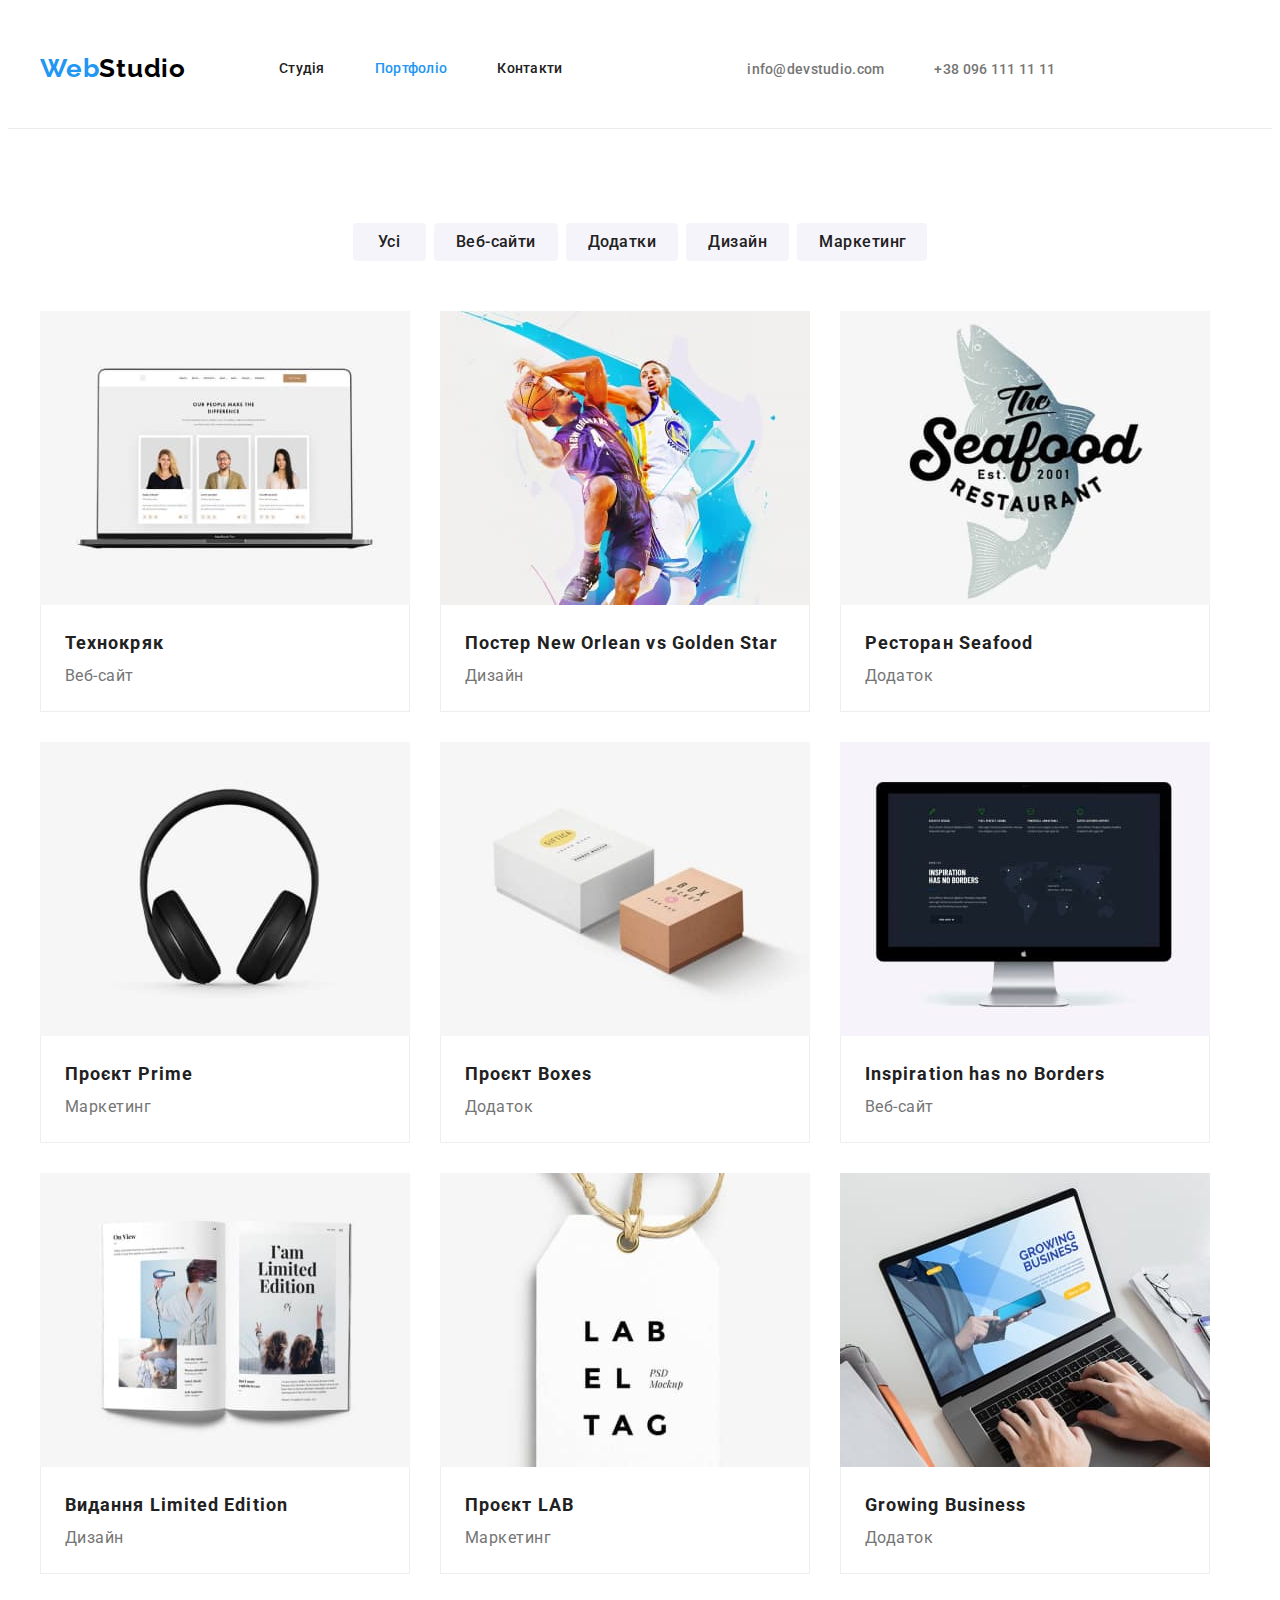
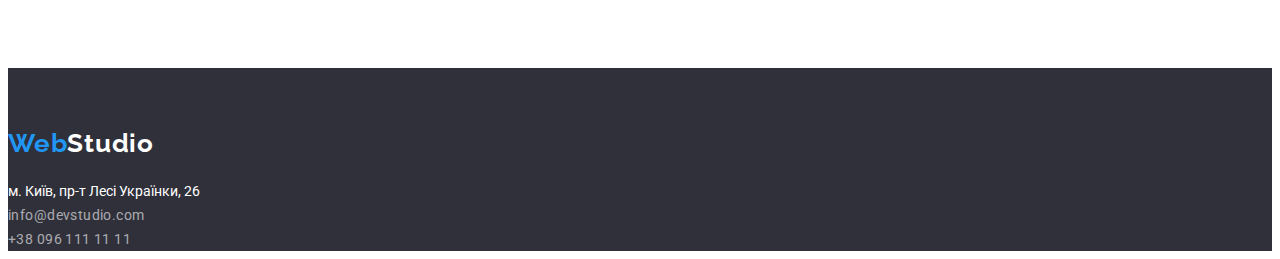
==== portfolio.html @ 77de5295 "ДЗ№3" ====
<!DOCTYPE html>
<html lang="uk">
  <head>
    <meta charset="UTF-8" />
    <meta http-equiv="X-UA-Compatible" content="IE=edge" />
    <meta name="viewport" content="width=device-width, initial-scale=1.0" />

    <title>Portfolio</title>

    <link rel="preconnect" href="https://fonts.googleapis.com" />
    <link rel="preconnect" href="https://fonts.gstatic.com" crossorigin />
    <link
      href="https://fonts.googleapis.com/css2?family=Raleway:wght@700&family=Roboto:wght@400;500;700;900&display=swap"
      rel="stylesheet"
    />

    <link rel="stylesheet" href="https://cdnjs.cloudflare.com/ajax/libs/modern-normalize/1.1.0/modern-normalize.min.css"
      integrity="sha512-wpPYUAdjBVSE4KJnH1VR1HeZfpl1ub8YT/NKx4PuQ5NmX2tKuGu6U/JRp5y+Y8XG2tV+wKQpNHVUX03MfMFn9Q=="
      crossorigin="anonymous" referrerpolicy="no-referrer" />

      
    <link rel="stylesheet" href="./css/styles.css" />
  </head>
  <body>
        <header>
      <div class="header-container container">
        <nav class="header-nav">
          <a href="/" class="logo link"> 
          <span class="first-part">Web</span><span class="second-part">Studio</span>
          </a>
          <ul class="nav-list list">
            <li class="nav-list-item"><a href="./index.html" class="header-nav-link link">Студія</a></li>
            <li class="nav-list-item"><a href="./portfolio.html" class="header-nav-link link current">Портфоліо</a></li>
            <li class="nav-list-item"><a href="#" class="header-nav-link link">Контакти</a></li>
          </ul>
        </nav>
  
        <ul class="header-group list">
          <li><a href="mailto:info@devstudio.com" class="header-email link">info@devstudio.com</a></li>
          <li><a href="tel:+380961111111" class="header-tel link">+38 096 111 11 11</a></li>
        </ul>
      </div>
    </header>

    <main>
        <section class="section">
         <div class="container">
            <h1 class="visually-hidden">Filters</h1>
            <ul class="filters list">
              <li><button type="button" class="btn">Усі</button></li>
              <li><button type="button" class="btn">Веб-сайти</button></li>
              <li><button type="button" class="btn">Додатки</button></li>
              <li><button type="button" class="btn">Дизайн</button></li>
              <li><button type="button" class="btn">Маркетинг</button></li>
            </ul>
         </div>
          
  
          
          <div class="container">
            <ul class="portfolio-list list">
              <li>
                <a href="#">
                  <img src="./images/project1.jpg" alt="website" width="370" />
                  <div class="portfolio-describe">
                    <h2 class="portfolio-title link">Технокряк</h2>
                    <p class="portfolio-item link">Веб-сайт</p>
                  </div>
                </a>
              </li>
              <li>
                <a href="#">
                  <img src="./images/project2.jpg" alt="design" width="370" />
                  <div class="portfolio-describe">
                    <h2 class="portfolio-title link">Постер New Orlean vs Golden Star</h2>
                    <p class="portfolio-item link">Дизайн</p>
                  </div>
                </a>
              </li>
              <li>
                <a href="#">
                  <img src="./images/project3.jpg" alt="app" width="370" />
                  <div class="portfolio-describe">
                    <h2 class="portfolio-title">Ресторан Seafood</h2>
                    <p class="portfolio-item">Додаток</p>
                  </div>
                </a>
              </li>
              <li>
                <a href="#">
                  <img src="./images/project4.jpg" alt="marketing" width="370" />
                  <div class="portfolio-describe">
                    <h2 class="portfolio-title">Проєкт Prime</h2>
                    <p class="portfolio-item">Маркетинг</p>
                  </div>
                </a>
              </li>
              <li>
                <a href="#">
                  <img src="./images/project5.jpg" alt="app" width="370" />
                  <div class="portfolio-describe">
                    <h2 class="portfolio-title">Проєкт Boxes</h2>
                    <p class="portfolio-item">Додаток</p>
                  </div>
                </a>
              </li>
              <li>
                <a href="#">
                  <img src="./images/project6.jpg" alt="website" width="370" />
                  <div class="portfolio-describe">
                    <h2 class="portfolio-title">Inspiration has no Borders</h2>
                    <p class="portfolio-item">Веб-сайт</p>
                  </div>
                </a>
              </li>
              <li>
                <a href="#">
                  <img src="./images/project7.jpg" alt="design" width="370" />
                  <div class="portfolio-describe">
                    <h2 class="portfolio-title">Видання Limited Edition</h2>
                    <p class="portfolio-item">Дизайн</p>
                  </div>
                </a>
              </li>
              <li>
                <a href="#">
                  <img src="./images/project8.jpg" alt="marketing" width="370" />
                  <div class="portfolio-describe">
                    <h2 class="portfolio-title">Проєкт LAB</h2>
                    <p class="portfolio-item">Маркетинг</p>
                  </div>
                </a>
              </li>
              <li>
                <a href="#">
                  <img src="./images/project9.jpg" alt="app" width="370" />
                  <div class="portfolio-describe">
                    <h2 class="portfolio-title">Growing Business</h2>
                    <p class="portfolio-item">Додаток</p>
                  </div>
                </a>
              </li>
            </ul>
          </div>
        </section>
    </main>

    <footer class="footer">
      <a href="/" class="futer-logo link">
        <span class="futer-first-part">Web</span
        ><span class="futer-second-part">Studio</span>
      </a>

      <address>
        <ul class="list">
          <li>
            <a
              href="https://goo.gl/maps/8StzC4tndzceAY5B7"
              target="_blank"
              class="address link"
              >м. Київ, пр-т Лесі Українки, 26
            </a>
          </li>
          <li>
            <a href="mailto:info@devstudio.com" class="contacts link"
              >info@devstudio.com</a
            >
          </li>
          <li>
            <a href="tel:+380961111111" class="contacts link"
              >+38 096 111 11 11</a
            >
          </li>
        </ul>
      </address>
    </footer>
  </body>
</html>
---- css/styles.css ----
/*General styles*/
:root {
  --accent-color: #2196f3;
  --main-color: #757575;
  --second-color: #fff;
  --titles-color: #212121;
  --dark-bcg: #2f303a;
  --grey-bcg: #f5f4fa;
  --second-accent-color: #188ce8;
}

body {
  font-family: "Roboto", sans-serif;
  color: var(--main-color);
  background-color: var(--second-color);
}

h1,
h2,
h3,
h4,
h5,
h6,
p {
  margin: 0;
}

a {
  text-decoration: none;
}

img {
  display: block;
}

.link {
  text-decoration: none;
  color: currentColor;
}

.container {
  margin: 0 auto;
  width: 1200px;
  padding-left: 15px;
  padding-right: 15px;
  /* text-align: center; */
}

.section {
  padding-top: 94px;
  padding-bottom: 94px;
  /* outline: auto; */
}

.list {
  list-style: none;
  margin: 0;
  padding: 0;
}

header {
  background-color: var(--second-color);
  border-bottom: 1px solid #ECECEC;

  
}

.header-container {
  display: flex;
  align-items: center;
  
}

.header-nav {
  display: flex;
  align-items: center;
}

.nav-list {
  display: flex;
  align-items: center;
}

.header-group {
  display: flex;
  align-items: center;
  margin: auto;
}

.header-email {
  margin-right: 50px;
}
.nav-list-item:not(:last-child) {
  margin-right: 50px;
}

.logo {
  font-family: "Raleway";
  font-style: normal;
  font-weight: 700;
  font-size: 26px;
  line-height: calc(31 / 26);
  letter-spacing: 0.03em;
  margin-right: 93px;
}

.first-part {
  color: var(--accent-color);
}
.second-part {
  color: #000000;
}

.link.current {
  color: var(--accent-color);
}

.header-nav-link {
  font-weight: 500;
  font-size: 14px;
  line-height: calc(16 / 14);
  letter-spacing: 0.02em;
  color: var(--titles-color);
  display: block;
  padding: 52px 0px;
}

.header-nav-link:hover,
.header-nav-link:focus {
  color: var(--accent-color);
}

.header-tel,
.header-email {
  font-weight: 500;
  font-size: 14px;
  line-height: calc(16 / 14);
  letter-spacing: 0.02em;
  color: var(--main-color);
}

.header-tel:hover,
.header-tel:focus {
  color: var(--accent-color);
}

.header-email:hover,
.header-email:focus {
  color: var(--accent-color);
}

.hero {
  background-color: var(--dark-bcg);
  padding: 200px 200px;
}

.hero-title {
  font-weight: 900;
  font-size: 44px;
  line-height: calc(60 / 44);
  text-align: center;
  letter-spacing: 0.06em;
  text-transform: uppercase;
  color: var(--second-color);
  max-width: 696px;
  margin: 0 auto;
}

.hero-btn {
  display: block;
  font-family: inherit;
  font-weight: 700;
  font-size: 16px;
  line-height: calc(30 / 16);
  letter-spacing: 0.06em;
  color: var(--second-color);
  background-color: var(--accent-color);
  border: none;
  border-radius: 4px;
  width: 216px;
  height: 50px;
  cursor: pointer;
  margin-left: auto;
  margin-right: auto;
  margin-top: 30px;
}

.btn {
  font-family: inherit;
  font-weight: 500;
  font-size: 16px;
  line-height: calc(26 / 16);
  text-align: center;
  letter-spacing: 0.03em;
  color: var(--titles-color);
  background-color: var(--grey-bcg);
  cursor: pointer;
  padding: 6px 22px;
  min-width: 73px;
  max-width: 130px;
  height: 38px;
  border-radius: 4px;
  border: none;
}

.hero-btn:active,
.btn:active,
.btn:hover,
.btn:focus {
  background-color: var(--accent-color);
  color: var(--second-color);
}

.hero-btn:hover,
.hero-btn:focus {
  background-color: var(--second-accent-color);
}

.advantage-list {
display: flex;
justify-content: space-between;  
text-align: left;
max-height: 98px;
}

.advantage-list-item:not(:last-child) {
  margin-right: 30px;
  
}
.advantage-title {
  font-weight: 700;
  font-size: 14px;
  line-height: calc(16 / 14);
  letter-spacing: 0.03em;
  text-transform: uppercase;
  color: var(--titles-color);
}

.advantage-item {
  font-weight: 400;
  font-size: 14px;
  line-height: calc(24 / 14);
  letter-spacing: 0.03em;
  color: var(--main-color);
  
}

.about-list {
  display: flex;
  justify-content: space-between;
  gap: 30px;
}

.section-title {
  font-weight: 700;
  font-size: 36px;
  line-height: calc(42 / 36);
  text-align: center;
  letter-spacing: 0.03em;
  color: var(--titles-color);
  align-items: flex-start;
  margin-bottom: 50px;
  margin-left: auto;
  margin-right: auto;
}
.team-list {
  display: flex;
  gap: 30px;
}

.team {background-color: var(--grey-bcg);}

.team-player {
  flex-basis: calc( (100% - 30px * 3) / 4);
}


.team-text {
  padding-top: 30px;
  padding-bottom: 30px;
  background-color: var(--second-color);
  border-radius: 0px 0px 4px 4px;
  max-width: 270px;
}
.person {
  font-weight: 500;
  font-size: 16px;
  line-height: calc(19 / 16);
  text-align: center;
  letter-spacing: 0.03em;
  color: var(--titles-color);
}

.position {
  font-size: 16px;
  line-height: calc(19 / 16);
  text-align: center;
  letter-spacing: 0.03em;
  color: var(--main-color);
}

.portfolio-title {
  font-weight: 700;
  font-size: 18px;
  line-height: calc(36 / 18);
  letter-spacing: 0.06em;
  color: var(--titles-color);

}

.portfolio-item {
  font-size: 16px;
  line-height: calc(30 / 16);
  letter-spacing: 0.03em;
  color: var(--main-color);
}

.footer {
  background-color: var(--dark-bcg);
}

.address {
  font-family: "Roboto";
  font-style: normal;
  font-weight: 400;
  font-size: 14px;
  line-height: calc(24 / 14);
  color: var(--second-color);
  
}

.contacts {
  font-style: normal;
  font-size: 14px;
  line-height: calc(24 / 14);
  letter-spacing: 0.03em;
  color: rgba(255, 255, 255, 0.6);
  display: block;
}

.address:hover,
.address:focus,
.contacts:hover,
.contacts:focus {
  color: var(--accent-color);
}

.futer-logo {
  display: block;
  font-family: "Raleway";
  font-style: normal;
  font-weight: 700;
  font-size: 26px;
  line-height: calc(31 / 26);
  letter-spacing: 0.03em;
  padding-top: 60px;
  margin-bottom: 20px;
}

.futer-item:not(:last-child) {
  margin-bottom: 9px;
}

.futer-item:last-child{
  padding-bottom: 60px;
}
.futer-first-part {
  color: var(--accent-color);
}

.futer-second-part {
  color: var(--second-color);
}

.visually-hidden {
  position: absolute;
  width: 1px;
  height: 1px;
  margin: -1px;
  border: 0;
  padding: 0;
  white-space: nowrap;
  clip-path: inset(100%);
  clip: rect(0 0 0 0);
  overflow: hidden;
}

.filters {
  display: flex;
  max-width: 575px;
  justify-content: space-between;
  margin-right: auto;
  margin-left: auto;
  margin-bottom: 50px;
}

.portfolio-list {
  display: flex;
  flex-wrap: wrap;
  gap: 30px;
}

.portfolio-describe {
 padding: 20px 24px;
border: 1px solid #EEEEEE;
border-top: none;
}
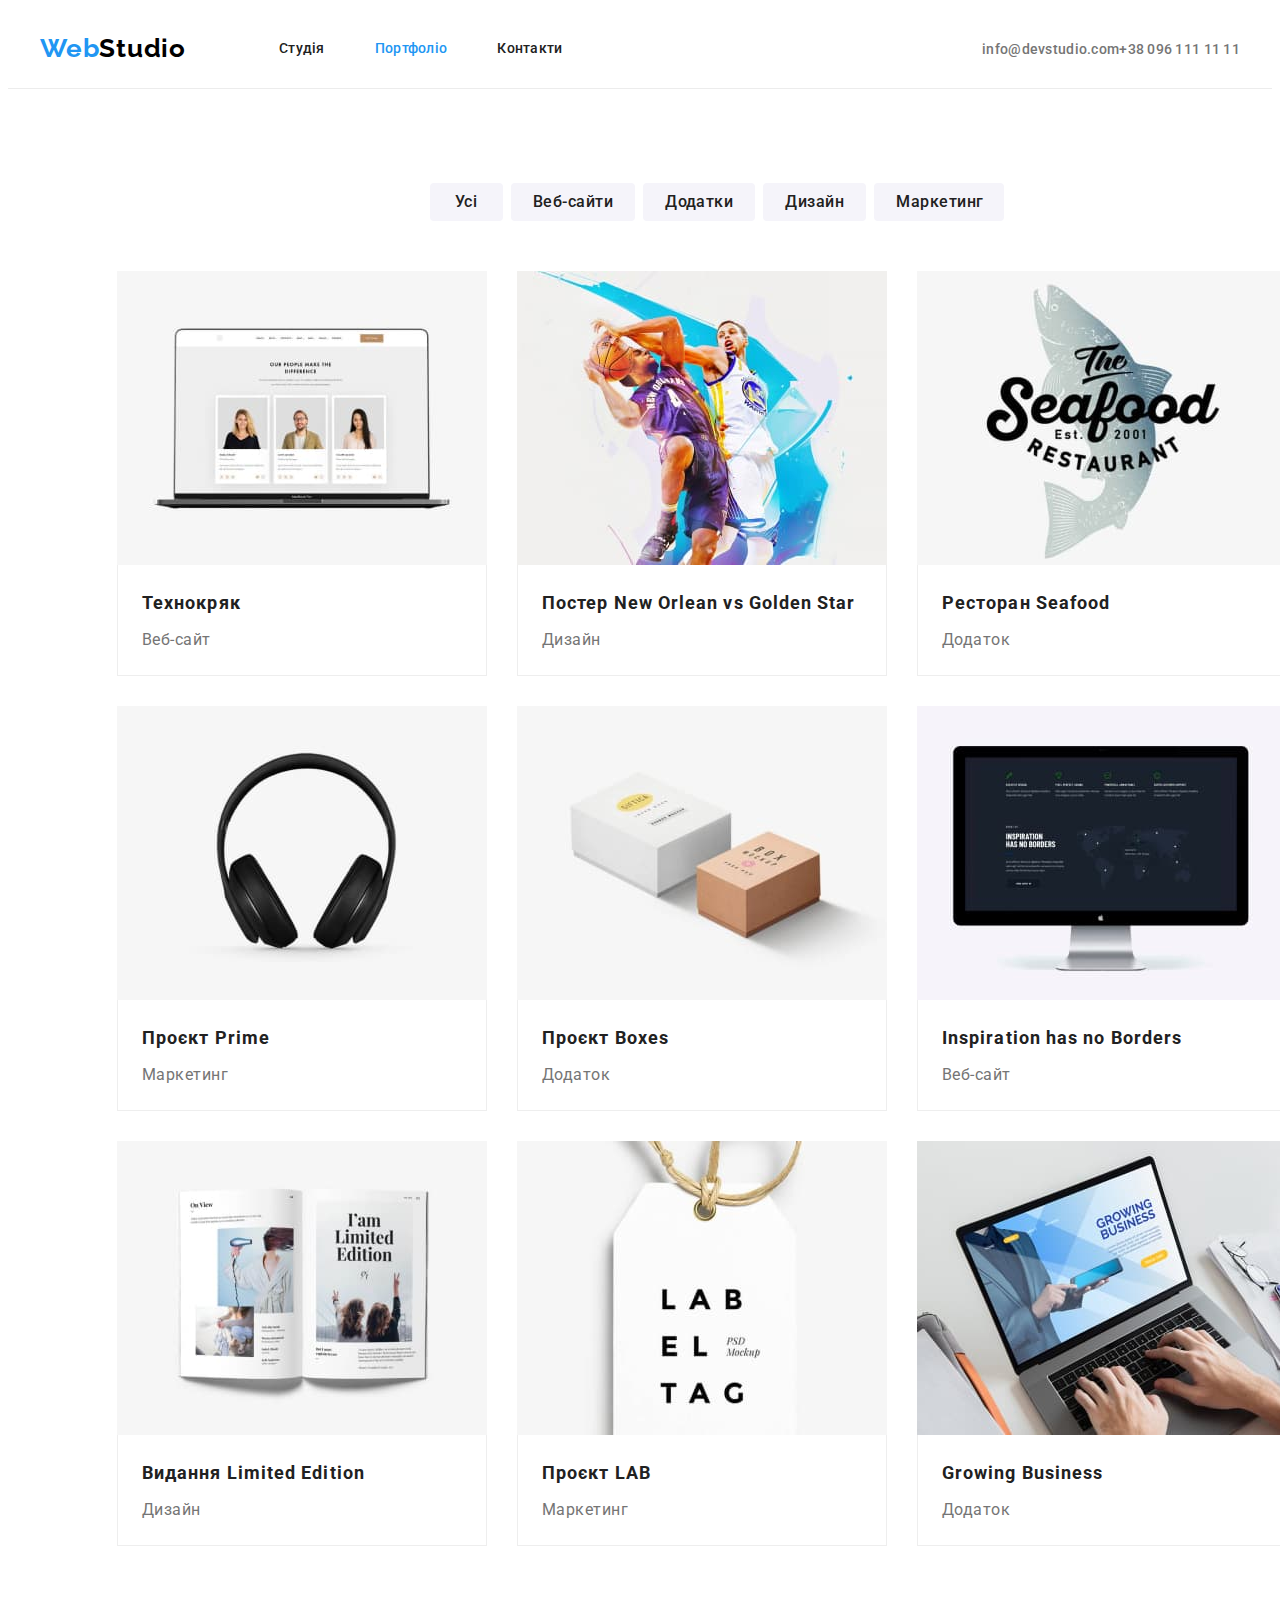
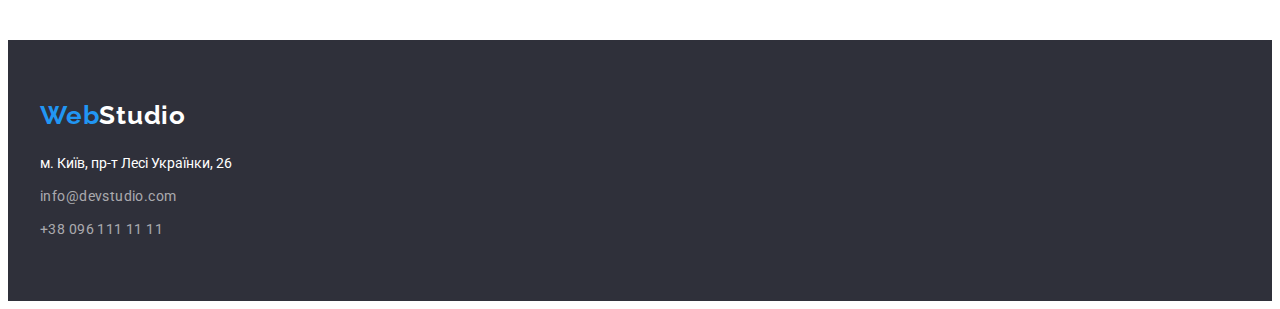
==== commit 74fa9ee9: "Сделала работу над ошибками" ====
--- a/portfolio.html
+++ b/portfolio.html
@@ -146,33 +146,23 @@
     </main>
 
     <footer class="footer">
-      <a href="/" class="futer-logo link">
-        <span class="futer-first-part">Web</span
-        ><span class="futer-second-part">Studio</span>
-      </a>
-
-      <address>
-        <ul class="list">
-          <li>
-            <a
-              href="https://goo.gl/maps/8StzC4tndzceAY5B7"
-              target="_blank"
-              class="address link"
-              >м. Київ, пр-т Лесі Українки, 26
-            </a>
-          </li>
-          <li>
-            <a href="mailto:info@devstudio.com" class="contacts link"
-              >info@devstudio.com</a
-            >
-          </li>
-          <li>
-            <a href="tel:+380961111111" class="contacts link"
-              >+38 096 111 11 11</a
-            >
-          </li>
-        </ul>
-      </address>
+      <div class="container">
+        <a href="/" class="futer-logo link">
+          <span class="futer-first-part">Web</span><span class="futer-second-part">Studio</span>
+        </a>
+    
+        <address>
+          <ul class="list">
+            <li class="futer-item">
+              <a href="https://goo.gl/maps/8StzC4tndzceAY5B7" target="_blank" class="address link">м. Київ, пр-т Лесі
+                Українки, 26
+              </a>
+            </li>
+            <li class="futer-item"><a href="mailto:info@devstudio.com" class="contacts link">info@devstudio.com</a></li>
+            <li class="futer-item"><a href="tel:+380961111111" class="contacts link">+38 096 111 11 11</a></li>
+          </ul>
+        </address>
+      </div>
     </footer>
   </body>
 </html>
--- a/css/styles.css
+++ b/css/styles.css
@@ -47,8 +47,7 @@
 }
 
 .section {
-  padding-top: 94px;
-  padding-bottom: 94px;
+  padding: 94px
   /* outline: auto; */
 }
 
@@ -84,10 +83,12 @@
 .header-group {
   display: flex;
   align-items: center;
-  margin: auto;
-}
-
-.header-email {
+  margin-left: auto;
+
+ 
+}
+
+.header-group-item:first-child {
   margin-right: 50px;
 }
 .nav-list-item:not(:last-child) {
@@ -122,7 +123,7 @@
   letter-spacing: 0.02em;
   color: var(--titles-color);
   display: block;
-  padding: 52px 0px;
+  padding: 32px 0px;
 }
 
 .header-nav-link:hover,
@@ -137,6 +138,7 @@
   line-height: calc(16 / 14);
   letter-spacing: 0.02em;
   color: var(--main-color);
+  padding: 32px 0px;
 }
 
 .header-tel:hover,
@@ -151,7 +153,7 @@
 
 .hero {
   background-color: var(--dark-bcg);
-  padding: 200px 200px;
+  padding: 200px 0px;
 }
 
 .hero-title {
@@ -234,6 +236,7 @@
   letter-spacing: 0.03em;
   text-transform: uppercase;
   color: var(--titles-color);
+  margin-bottom: 10px;
 }
 
 .advantage-item {
@@ -280,7 +283,6 @@
   padding-bottom: 30px;
   background-color: var(--second-color);
   border-radius: 0px 0px 4px 4px;
-  max-width: 270px;
 }
 .person {
   font-weight: 500;
@@ -305,6 +307,7 @@
   line-height: calc(36 / 18);
   letter-spacing: 0.06em;
   color: var(--titles-color);
+  margin-bottom: 4px;
 
 }
 
@@ -345,6 +348,11 @@
   color: var(--accent-color);
 }
 
+.footer {
+  padding-top: 60px;
+  padding-bottom: 60px;
+}
+
 .futer-logo {
   display: block;
   font-family: "Raleway";
@@ -353,7 +361,6 @@
   font-size: 26px;
   line-height: calc(31 / 26);
   letter-spacing: 0.03em;
-  padding-top: 60px;
   margin-bottom: 20px;
 }
 
@@ -361,9 +368,6 @@
   margin-bottom: 9px;
 }
 
-.futer-item:last-child{
-  padding-bottom: 60px;
-}
 .futer-first-part {
   color: var(--accent-color);
 }
@@ -387,11 +391,9 @@
 
 .filters {
   display: flex;
-  max-width: 575px;
-  justify-content: space-between;
-  margin-right: auto;
-  margin-left: auto;
+  justify-content: center;
   margin-bottom: 50px;
+  gap: 8px;
 }
 
 .portfolio-list {
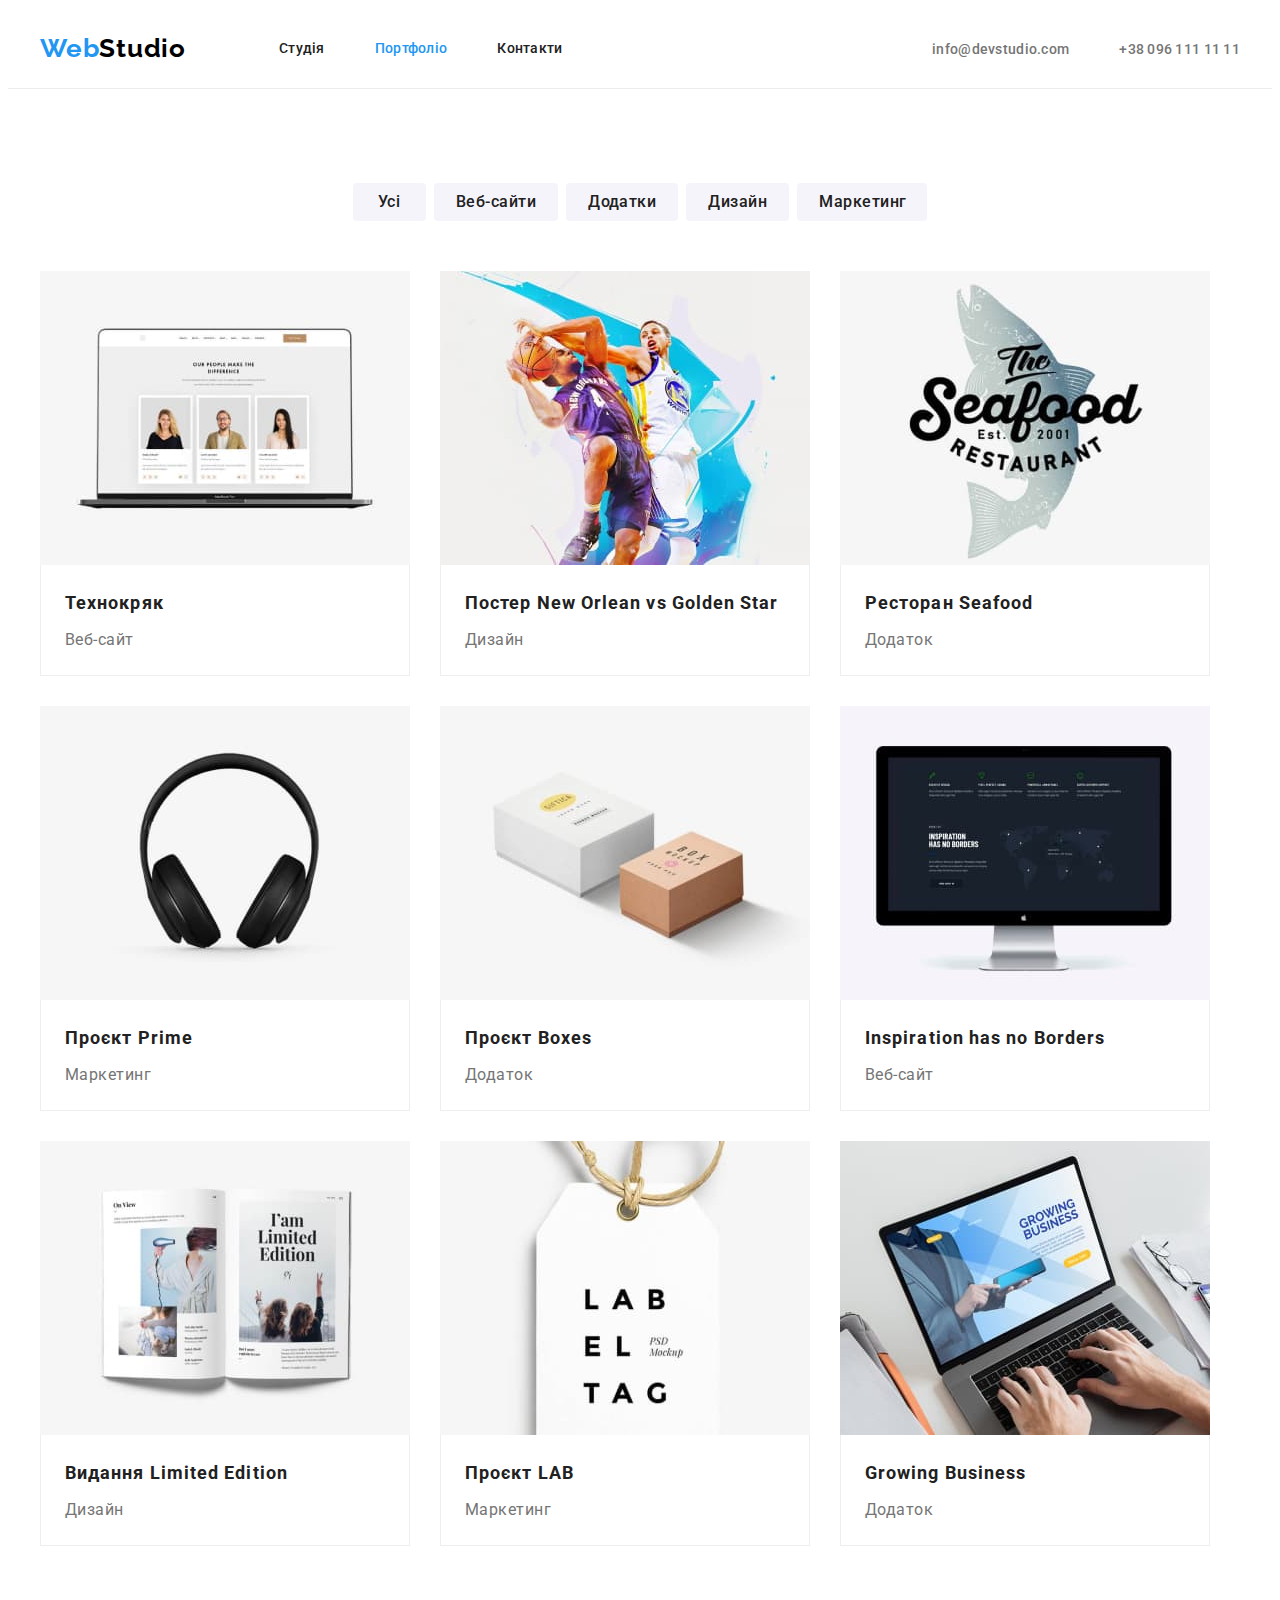
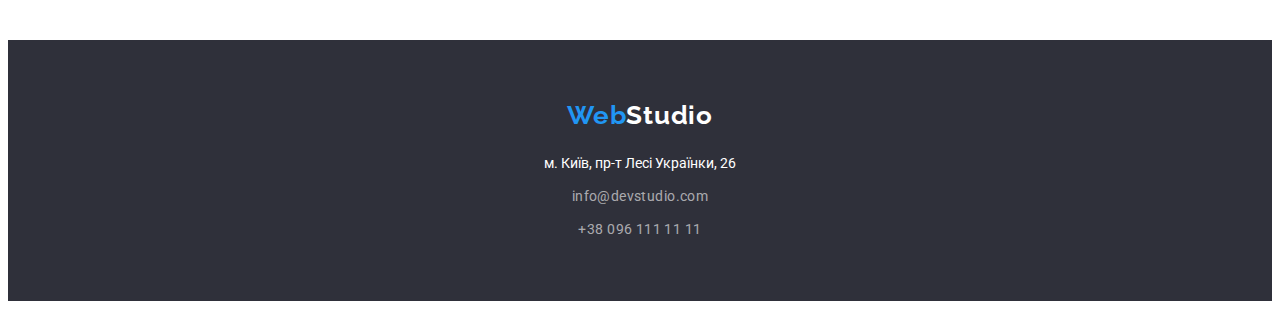
==== commit d3f2ebb5: "Contra Spem Spero" ====
--- a/portfolio.html
+++ b/portfolio.html
@@ -36,8 +36,9 @@
         </nav>
   
         <ul class="header-group list">
-          <li><a href="mailto:info@devstudio.com" class="header-email link">info@devstudio.com</a></li>
-          <li><a href="tel:+380961111111" class="header-tel link">+38 096 111 11 11</a></li>
+          <li class="header-group-item"><a href="mailto:info@devstudio.com" class="header-email link">info@devstudio.com</a>
+          </li>
+          <li class="header-group-item"><a href="tel:+380961111111" class="header-tel link">+38 096 111 11 11</a></li>
         </ul>
       </div>
     </header>
@@ -53,11 +54,7 @@
               <li><button type="button" class="btn">Дизайн</button></li>
               <li><button type="button" class="btn">Маркетинг</button></li>
             </ul>
-         </div>
-          
-  
-          
-          <div class="container">
+         
             <ul class="portfolio-list list">
               <li>
                 <a href="#">
--- a/css/styles.css
+++ b/css/styles.css
@@ -25,6 +25,11 @@
   margin: 0;
 }
 
+ul {
+  margin: 0;
+  padding-left: 0;
+}
+
 a {
   text-decoration: none;
 }
@@ -43,12 +48,11 @@
   width: 1200px;
   padding-left: 15px;
   padding-right: 15px;
-  /* text-align: center; */
+  text-align: center;
 }
 
 .section {
-  padding: 94px
-  /* outline: auto; */
+  padding: 94px 0;
 }
 
 .list {
@@ -84,8 +88,6 @@
   display: flex;
   align-items: center;
   margin-left: auto;
-
- 
 }
 
 .header-group-item:first-child {
@@ -169,7 +171,6 @@
 }
 
 .hero-btn {
-  display: block;
   font-family: inherit;
   font-weight: 700;
   font-size: 16px;
@@ -179,12 +180,11 @@
   background-color: var(--accent-color);
   border: none;
   border-radius: 4px;
-  width: 216px;
-  height: 50px;
+  min-width: 216px;
+  padding: 10px 32px;
   cursor: pointer;
-  margin-left: auto;
-  margin-right: auto;
   margin-top: 30px;
+  
 }
 
 .btn {
@@ -225,8 +225,8 @@
 max-height: 98px;
 }
 
-.advantage-list-item:not(:last-child) {
-  margin-right: 30px;
+.advantage-list-item {
+  flex-basis: calc((100% - 30px * 3) / 4);
   
 }
 .advantage-title {
@@ -246,6 +246,10 @@
   letter-spacing: 0.03em;
   color: var(--main-color);
   
+}
+
+.about-section {
+  padding-top: 0;
 }
 
 .about-list {
@@ -291,6 +295,7 @@
   text-align: center;
   letter-spacing: 0.03em;
   color: var(--titles-color);
+  margin-bottom: 10px;
 }
 
 .position {
@@ -403,7 +408,8 @@
 }
 
 .portfolio-describe {
- padding: 20px 24px;
+padding: 20px 24px;
 border: 1px solid #EEEEEE;
 border-top: none;
+text-align: left;
 }